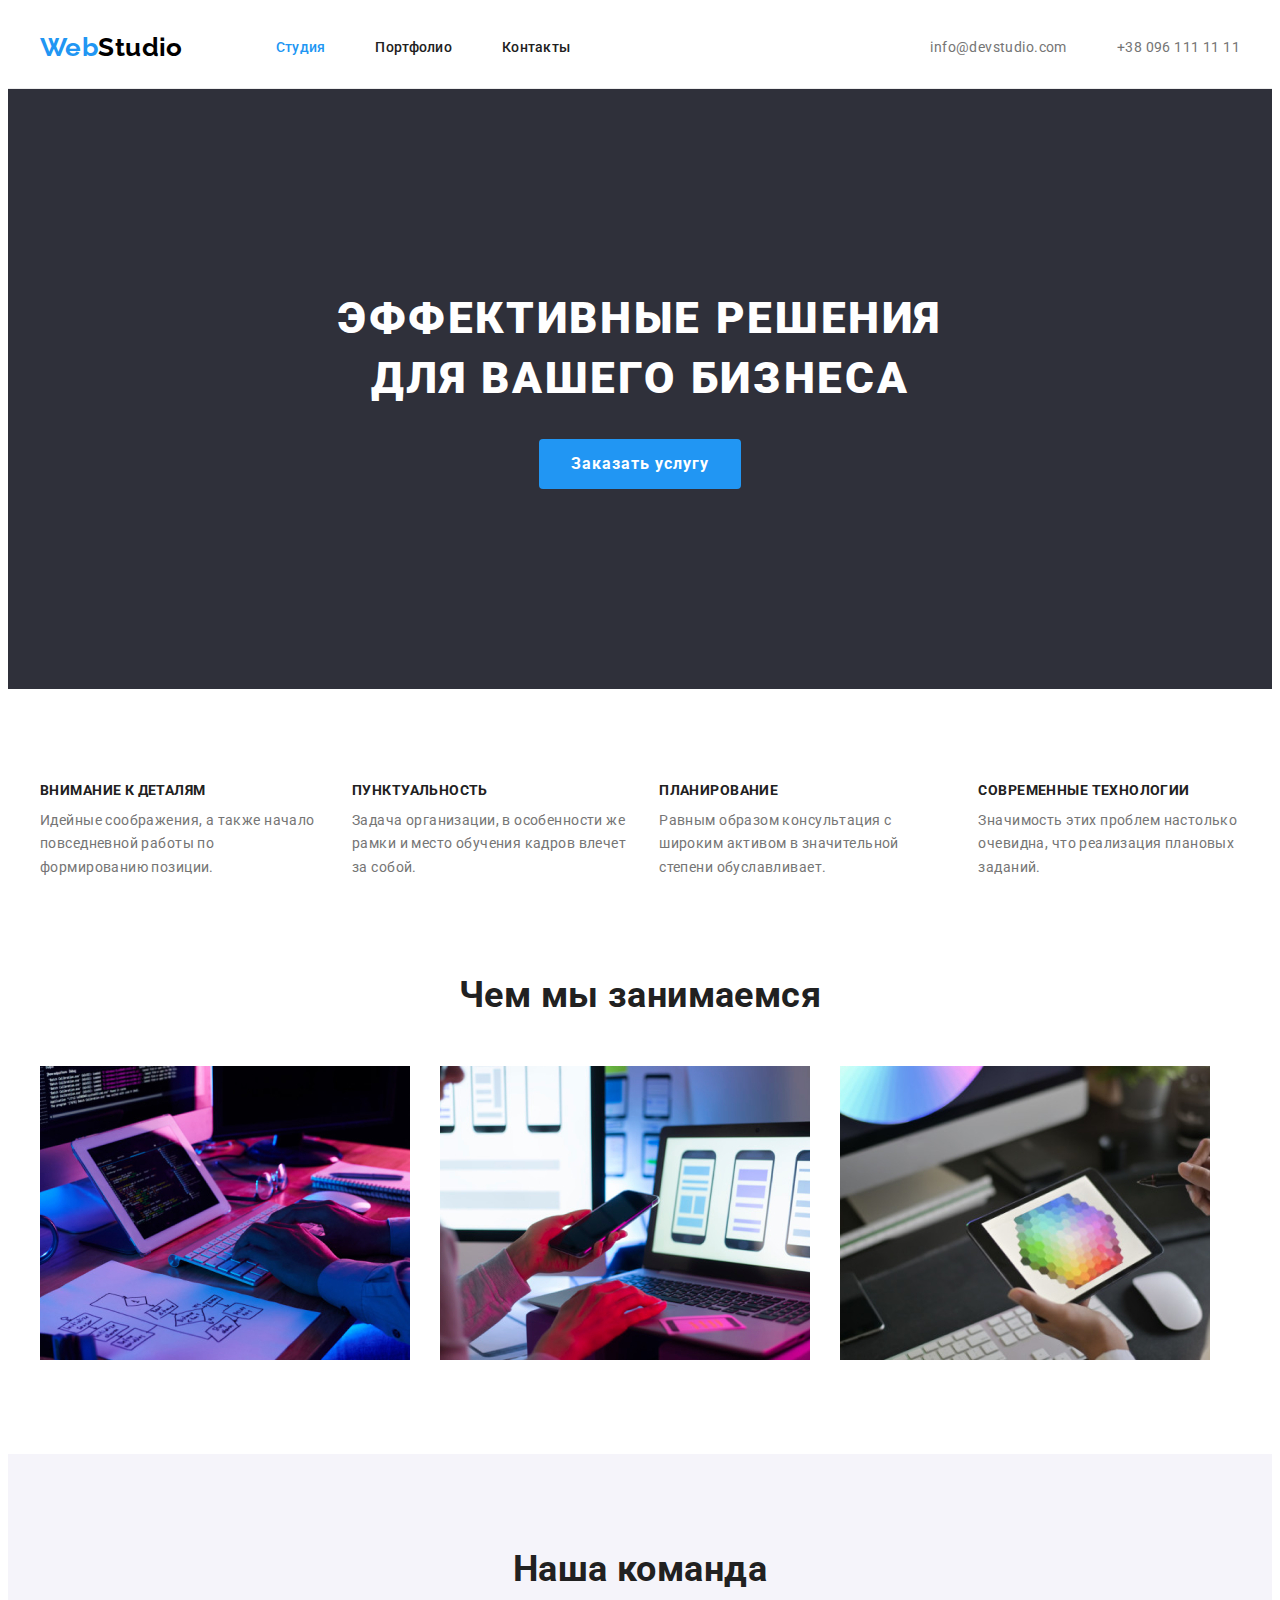
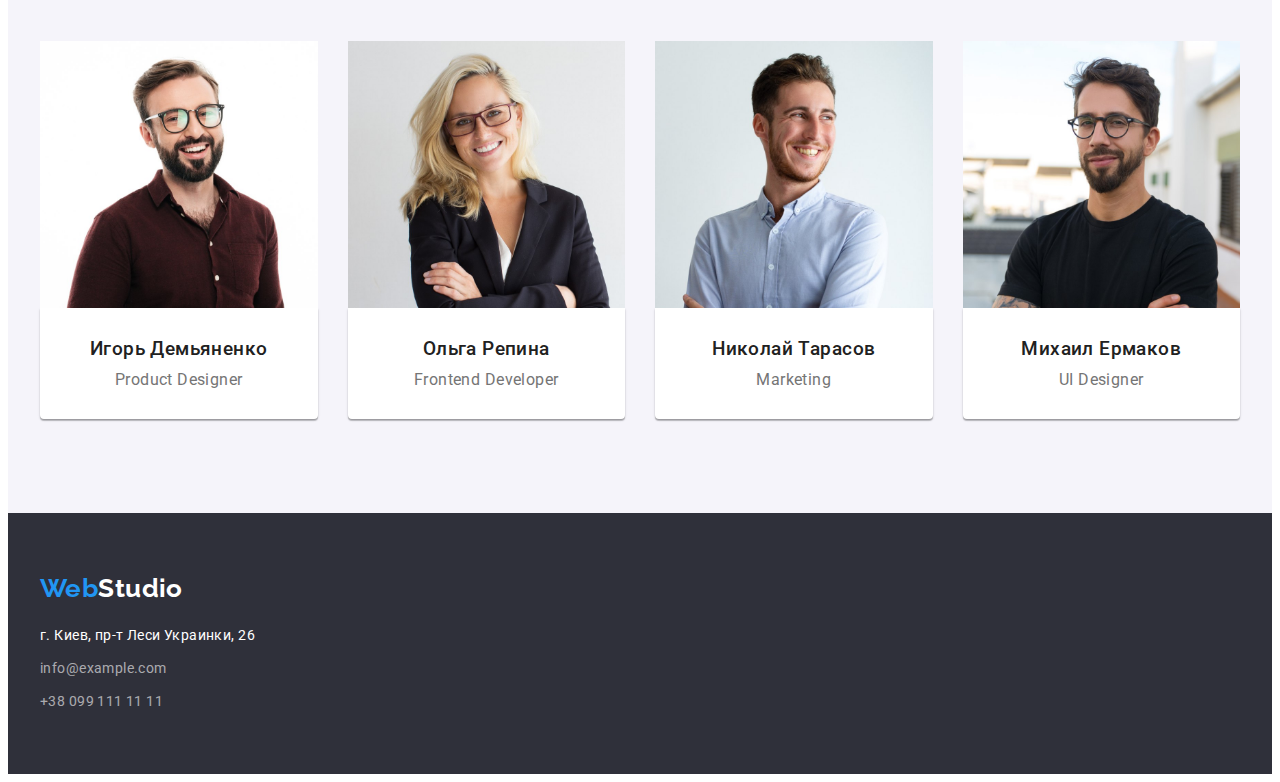
==== index.html @ 22b2ff81 "завантаження попередньої роботи" ====
<!DOCTYPE html>
<html lang="ru">

<head>
    <meta charset="UTF-8">
    <meta http-equiv="X-UA-Compatible" content="IE=edge">
    <meta name="viewport" content="width=device-width, initial-scale=1.0">
    <title>Document</title>
    <link rel="preconnect" href="https://fonts.googleapis.com">
    <link rel="preconnect" href="https://fonts.gstatic.com" crossorigin>
    <link
        href="https://fonts.googleapis.com/css2?family=Raleway:wght@700&family=Roboto:wght@400;500;700;900&display=swap"
        rel="stylesheet">
    <link rel="stylesheet" href="https://cdnjs.cloudflare.com/ajax/libs/modern-normalize/1.1.0/modern-normalize.min.css"
        integrity="sha512-wpPYUAdjBVSE4KJnH1VR1HeZfpl1ub8YT/NKx4PuQ5NmX2tKuGu6U/JRp5y+Y8XG2tV+wKQpNHVUX03MfMFn9Q=="
        crossorigin="anonymous" referrerpolicy="no-referrer" />
    <link rel="stylesheet" href="./css/styles.css">
</head>

<body>
    <header class="header">
        <div class="container">
            <nav class="nav">
                <a class="logo" href="./"><span class="logo-blue-text">Web</span>Studio</a>
                <ul class="nav-list">
                    <li class="nav-item">
                        <a class="nav-link nav-link-active" href="./index.html">Студия</a>
                    </li>
                    <li class="nav-item">
                        <a class="nav-link" href="./portfolio.html">Портфолио</a>
                    </li>
                    <li class="nav-item">
                        <a class="nav-link" href="">Контакты</a>
                    </li>
                </ul>
            </nav>
            <ul class="contacts-list">
                <li class="contacts-item">
                    <a class="contacts-link" href="mailto:info@devstudio.com">info@devstudio.com</a>
                </li>
                <li class="contacts-item">
                    <a class="contacts-link" href="tel:+380961111111">+38 096 111 11 11</a>
                </li>
            </ul>
        </div>
    </header>
    <main>
        <section class="hero">
            <div class="container">
                <h1 class="hero-title">Эффективные решения<br> для вашего бизнеса</h1>
                <button class="hero-button" type="button">Заказать услугу</button>
            </div>
        </section>
        <section class="section">
            <div class="container">
                <h2 class="invisible-title">Особенности</h2>
                <ul class="feature">
                    <li class="feature-item">
                        <h3 class="feature-title">Внимание к деталям</h3>
                        <p class="feature-text">Идейные соображения, а также начало повседневной работы по формированию
                            позиции.</p>
                    </li>
                    <li class="feature-item">
                        <h3 class="feature-title">Пунктуальность</h3>
                        <p class="feature-text">Задача организации, в особенности же рамки и место обучения кадров
                            влечет за собой.</p>
                    </li>
                    <li class="feature-item">
                        <h3 class="feature-title">Планирование</h3>
                        <p class="feature-text">Равным образом консультация с широким активом в значительной степени
                            обуславливает.</p>
                    </li>
                    <li class="feature-item">
                        <h3 class="feature-title">Современные технологии</h3>
                        <p class="feature-text">Значимость этих проблем настолько очевидна, что реализация плановых
                            заданий.</p>
                    </li>
                </ul>
            </div>
        </section>
        <section class="section no-pading-top">
            <div class="container">
                <h2 class="career-title">Чем мы занимаемся</h2>
                <ul class="career">
                    <li class="career-item"><img src="./images/photo_1.jpg" class="career-img" alt="набор кода"
                            width="370"></li>
                    <li class="career-item"><img src="./images/photo_2.jpg" class="career-img"
                            alt="настройка дизайна для телефона" width="370"></li>
                    <li class="career-item"><img src="./images/photo_3.jpg" class="career-img"
                            alt="вибор цветов с палитри" width="370"></li>
                </ul>
            </div>
        </section>
        <section class="section team">
            <div class="container">
                <h2 class="comand-title">Наша команда</h2>
                <ul class="comand">
                    <li class="comand-item">

                        <img src="./images/team_card_1.jpg" class="comand-foto" alt="портрет Игоря Демьяненка"
                            width="270">
                        <div class="comand-text">
                            <h3 class="comand-name">Игорь Демьяненко</h3>
                            <p class="comand-work">Product Designer</p>
                        </div>

                    </li>
                    <li class="comand-item">
                        <img src="./images/team_card_2.jpg" class="comand-foto" alt="портрет Ольги Репиной" width="270">
                        <div class="comand-text">
                            <h3 class="comand-name">Ольга Репина</h3>
                            <p class="comand-work">Frontend Developer</p>
                        </div>
                    </li>
                    <li class="comand-item">
                        <img src="./images/team_card_3.jpg" class="comand-foto" alt="портрет Николая Тарасовa"
                            width="270">
                        <div class="comand-text">
                            <h3 class="comand-name">Николай Тарасов</h3>
                            <p class="comand-work">Marketing</p>
                        </div>
                    </li>
                    <li class="comand-item">
                        <img src="./images/team_card_4.jpg" class="comand-foto" alt="портрет Михаила Ермакова"
                            width="270">
                        <div class="comand-text">
                            <h3 class="comand-name">Михаил Ермаков</h3>
                            <p class="comand-work">UI Designer</p>
                        </div>
                    </li>
                </ul>
            </div>
        </section>
    </main>
    <footer class="low">
        <div class="container">
            <a class="logo low-logo" href="./"><span class="logo-blue-text">Web</span>Studio</a>
            <address>
                <ul class="address-list">
                    <li class="address-item">
                        <p class="address-text">г. Киев, пр-т Леси Украинки, 26</p>
                    </li>
                    <li class="address-item">
                        <a class="address-links" href="mailto:info@example.com">info@example.com</a>
                    </li>
                    <li class="address-item">
                        <a class="address-links" href="tel:+380991111111">+38 099 111 11 11</a>
                    </li>
                </ul>
            </address>
        </div>
    </footer>

</body>

</html>
---- css/styles.css ----
:root {
  --primary-text-color: #757575;
  --title-text-color: #212121;
  --accent-color: #2196f3;
  --fon-color: #ffffff;
  --interval-box: 30px;
}

body {
  font-family: "Roboto", sans-serif;
  font-size: 14px;
  line-height: 1.71;
  letter-spacing: 0.03em;

  background-color: var(--fon-color);
  color: var(--primary-text-color);
}

h1,
h2,
h3,
p,
ul {
  margin: 0;
}
ul {
  list-style: none;
  padding: 0;
}
a {
  text-decoration: none;
  color: inherit;
}
.container {
  padding-left: 15px;
  padding-right: 15px;

  width: 1200px;
  margin: 0 auto;
}

/* header */
.header {
  display: flex;
  border-bottom: 1px solid #ececec;
  height: 80px;
}
.header > .container {
  display: flex;
  align-items: center;
  justify-content: space-between;
}
.nav {
  display: flex;
  align-items: center;
}
.logo {
  font-family: "Raleway", sans-serif;
  font-size: 26px;
  line-height: 1.2;
  font-weight: 700;

  color: #000000;
  margin-right: 93px;
}
.logo-blue-text {
  color: var(--accent-color);
}
.nav-list,
.contacts-list,
.feature,
.career,
.comand,
.works-list-button,
.works-list {
  display: flex;
}
.nav-link,
.contacts-link {
  display: block;
  padding: 20px 0;
}
.nav-link {
  color: var(--title-text-color);
  font-weight: 500;
  letter-spacing: 0.02em;
  line-height: 1.14;
}
.nav-link-active {
  color: var(--accent-color);
}
.nav-item,
.contacts-item {
  margin-right: 50px;
}
.nav-list > .nav-item:last-child,
.contacts-list > .contacts-item:last-child {
  margin-right: 0;
}
.contacts-link {
  color: var(--primary-text-color);
}
.nav-link:active,
.nav-link:hover,
.nav-link:focus,
.contacts-link:hover,
.contacts-link:focus {
  color: var(--accent-color);
}

/* main */
.hero {
  padding-top: 200px;
  padding-bottom: 200px;
  background-color: #2f303a;
  text-align: center;
}

.hero-title {
  font-weight: 900;
  font-size: 44px;
  line-height: 1.36;
  text-align: center;
  letter-spacing: 0.06em;
  text-transform: uppercase;
  color: var(--fon-color);
  margin-bottom: var(--interval-box);
}

.hero-button {
  font-family: inherit;
  font-weight: 700;
  font-size: 16px;
  line-height: 1.87;
  /* identical to box height, or 187% */
  letter-spacing: 0.06em;

  color: var(--fon-color);

  background-color: var(--accent-color);
  cursor: pointer;
  padding: 10px 32px;
  border-radius: 4px;
  border: none;
}
.hero-button:focus,
.hero-button:hover {
  color: var(--accent-color);
  background-color: var(--fon-color);
}
/* особливості */
.section {
  padding-top: 94px;
  padding-bottom: 94px;
}

.invisible-title {
  font-size: 0;
}

.feature-item:not(:last-child),
.career-item:not(:last-child),
.comand-item:not(:last-child) {
  margin-right: var(--interval-box);
}
.feature-title {
  font-weight: 700;
  font-size: 14px;
  line-height: 1.14;
  text-transform: uppercase;
  margin-bottom: 10px;

  color: var(--title-text-color);
}

/* чим займаємося */
.no-pading-top {
  padding-top: 0;
}
.career-img,
.comand-foto,
.work-img {
  width: 100%;
  height: auto;
  display: block;
}
.comand-title,
.career-title {
  margin-bottom: 50px;
  font-weight: 700;
  font-size: 36px;
  line-height: 1.17;
  text-align: center;

  color: var(--title-text-color);
}

/* Наша команда */

.team {
  background-color: #f5f4fa;
}
/* .comand-item {
} */
.comand-text {
  font-size: 16px;
  line-height: 1.19;
  padding: 30px 0;
  background-color: var(--fon-color);
  text-align: center;
  border-radius: 0px 0px 4px 4px;
  box-shadow: 0px 1px 3px rgba(0, 0, 0, 0.12), 0px 1px 1px rgba(0, 0, 0, 0.14),
    0px 2px 1px rgba(0, 0, 0, 0.2);
}

.comand-name {
  font-weight: 500;
  margin-bottom: 10px;
  color: var(--title-text-color);
}

/* footer */
.low {
  background-color: #2f303a;
  padding-bottom: 60px;
  padding-top: 60px;
}
.low-logo {
  display: inline-block;
  margin-right: 0;
  margin-bottom: 20px;
  color: var(--fon-color);
}
.address-list {
  font-style: normal;
}
.address-text {
  color: var(--fon-color);
}

.address-links {
  color: rgba(255, 255, 255, 0.6);
}
.address-item:not(:last-child) {
  margin-bottom: 9px;
}
/* portfolio */
.works-list-button {
  margin-bottom: 50px;
  justify-content: center;
}
.works-button-item:not(:last-child) {
  margin-right: 8px;
}
.works-button {
  font-family: inherit;
  font-weight: 500;
  font-size: 16px;
  line-height: 1.62em;
  color: var(--title-text-color);
  background-color: #f5f4fa;
  cursor: pointer;
  padding: 6px 22px;
  border-radius: 4px;
  letter-spacing: 0.03em;
  border: none;
}

.works-button:focus,
.works-button:hover {
  color: var(--fon-color);
  background-color: var(--accent-color);
  box-shadow: 0px 3px 1px rgba(0, 0, 0, 0.1), 0px 1px 2px rgba(0, 0, 0, 0.08),
    0px 2px 2px rgba(0, 0, 0, 0.12);
}
.works-list {
  flex-wrap: wrap;
}

.works-item {
  margin-left: var(--interval-box);
  margin-top: var(--interval-box);
}
.work-text-box {
  border: 1px solid #eeeeee;
  box-sizing: border-box;
  padding: 20px 24px;
}
.works-item:nth-child(3n + 1) {
  margin-left: 0;
}
.works-item:not(:nth-child(n + 4)) {
  margin-top: 0;
}

.work-box-title {
  font-weight: 700;
  font-size: 18px;
  line-height: 2em;
  letter-spacing: 0.06em;
  color: var(--title-text-color);
  margin-bottom: 4px;
}
.work-text {
  font-size: 16px;
  line-height: 1.87em;
  letter-spacing: 0.03em;
  color: inherit;
}
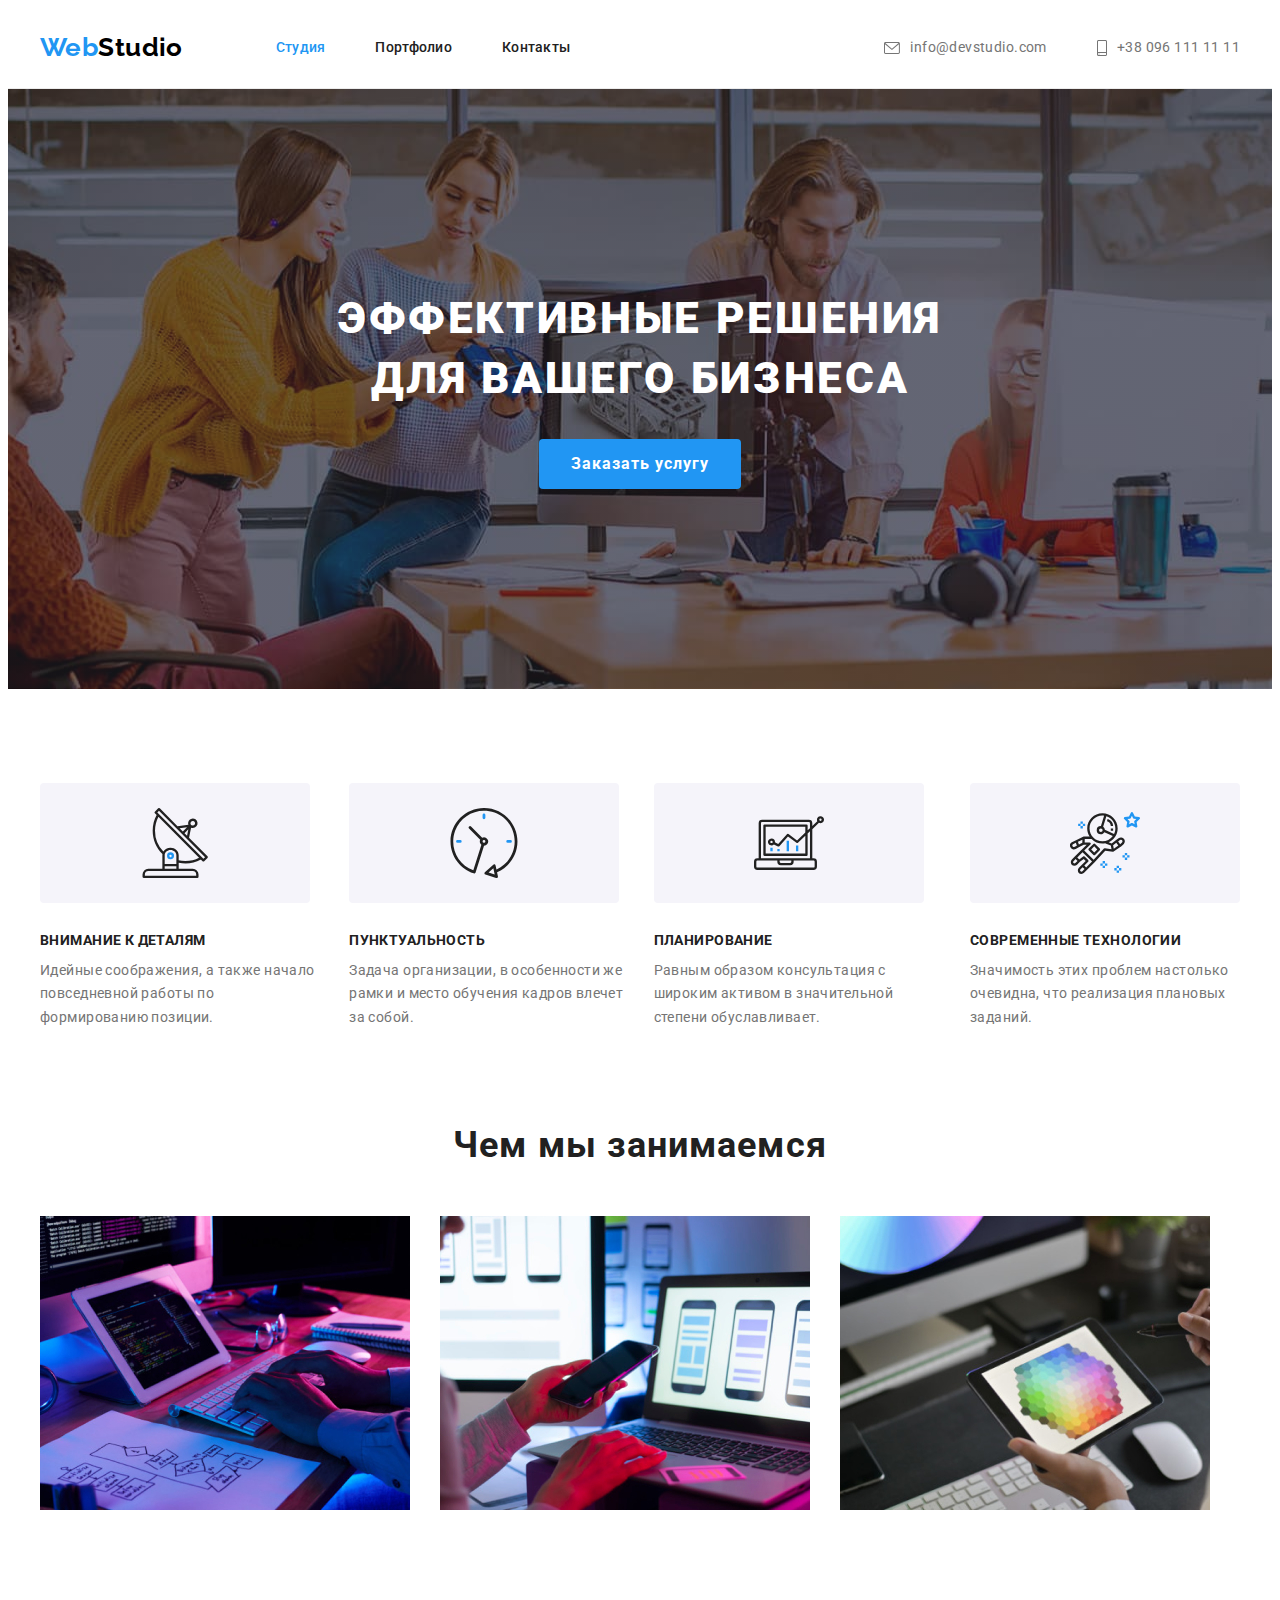
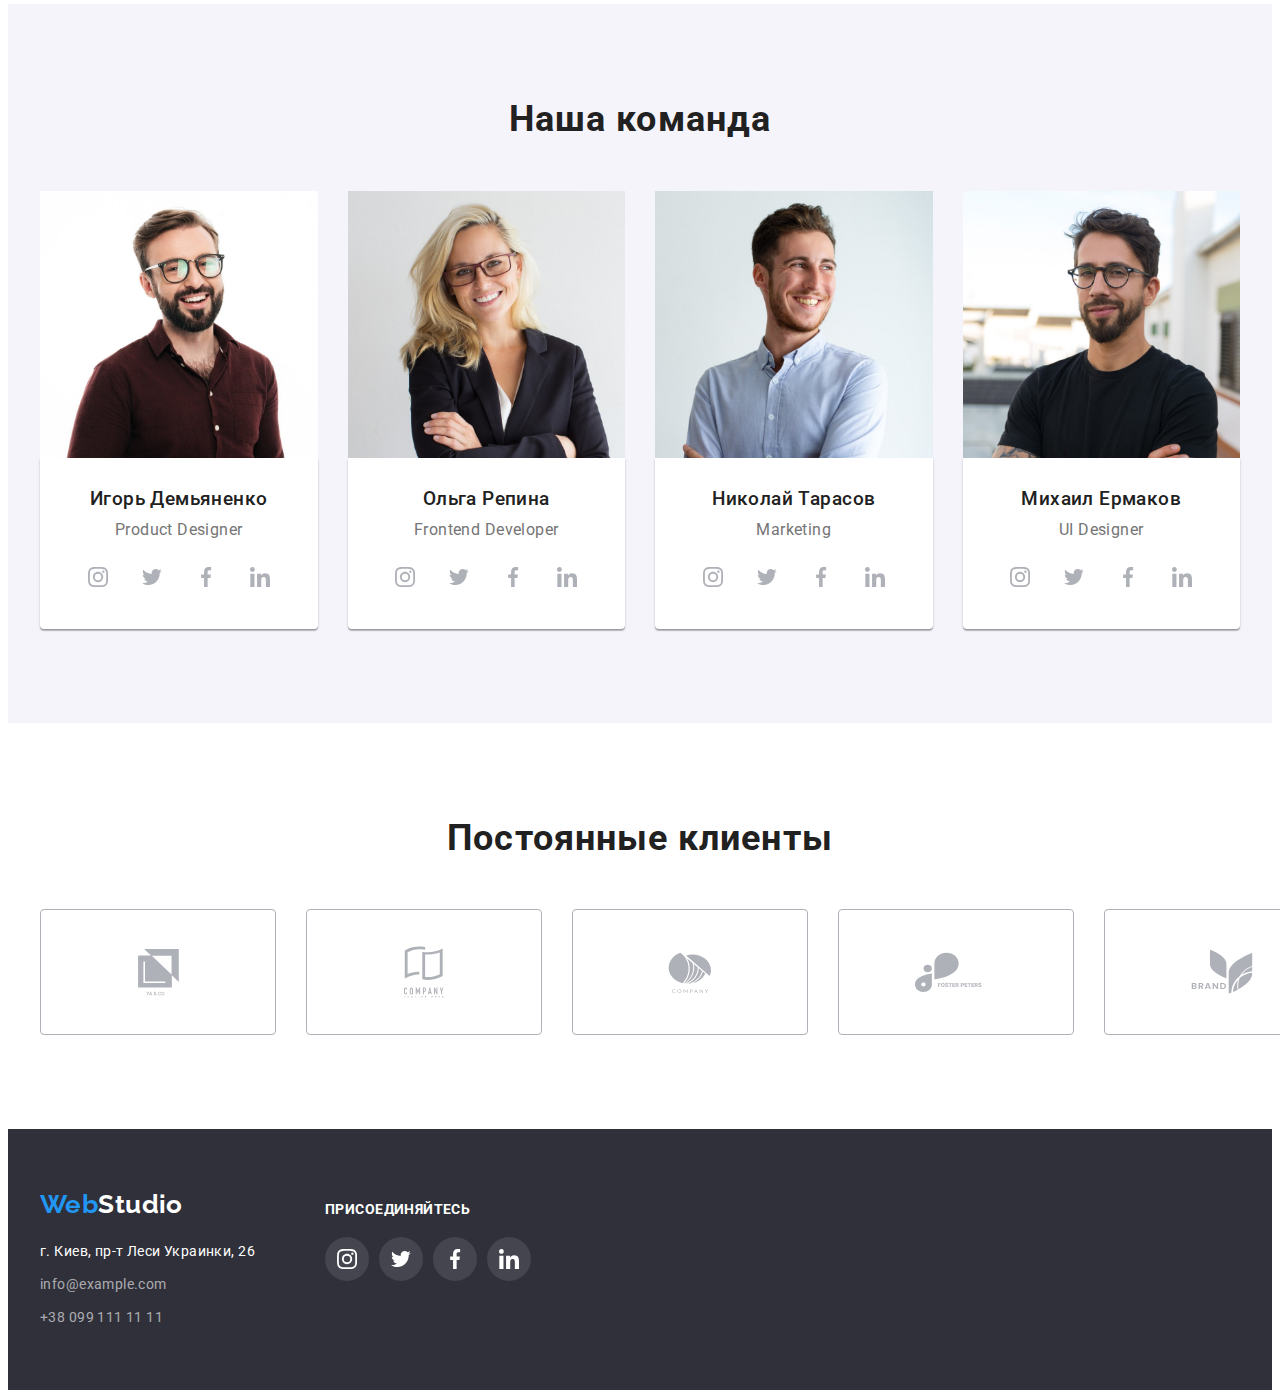
==== commit a746b66e: "закінчений проект" ====
--- a/index.html
+++ b/index.html
@@ -36,10 +36,18 @@
             </nav>
             <ul class="contacts-list">
                 <li class="contacts-item">
-                    <a class="contacts-link" href="mailto:info@devstudio.com">info@devstudio.com</a>
+                    <a class="contacts-link" href="mailto:info@devstudio.com">
+                        <svg class="contacts-icon" height="16px" width="16px">
+                        <use href="../images/icons.svg#icon-mail "></use>
+                    </svg>
+                    info@devstudio.com </a>
                 </li>
                 <li class="contacts-item">
-                    <a class="contacts-link" href="tel:+380961111111">+38 096 111 11 11</a>
+                    <a class="contacts-link" href="tel:+380961111111">
+                        <svg class="contacts-icon" height="16px" width="10px">
+                        <use href="../images/icons.svg#icon-smartphone "></use>
+                    </svg>
+                    +38 096 111 11 11</a>
                 </li>
             </ul>
         </div>
@@ -56,21 +64,41 @@
                 <h2 class="invisible-title">Особенности</h2>
                 <ul class="feature">
                     <li class="feature-item">
+                        <div class="feature-box">
+                        <svg class="feature-icon">
+                            <use href="../images/icons.svg#icon-antenna "></use>
+                        </svg>
+                    </div>
                         <h3 class="feature-title">Внимание к деталям</h3>
                         <p class="feature-text">Идейные соображения, а также начало повседневной работы по формированию
                             позиции.</p>
                     </li>
                     <li class="feature-item">
+                        <div class="feature-box">
+                        <svg class="feature-icon">
+                            <use href="../images/icons.svg#icon-clock "></use>
+                        </svg>
+                    </div>
                         <h3 class="feature-title">Пунктуальность</h3>
                         <p class="feature-text">Задача организации, в особенности же рамки и место обучения кадров
                             влечет за собой.</p>
                     </li>
                     <li class="feature-item">
+                        <div class="feature-box">
+                        <svg class="feature-icon">
+                            <use href="../images/icons.svg#icon-diagram "></use>
+                        </svg>
+                    </div>
                         <h3 class="feature-title">Планирование</h3>
                         <p class="feature-text">Равным образом консультация с широким активом в значительной степени
                             обуславливает.</p>
                     </li>
                     <li class="feature-item">
+                        <div class="feature-box">
+                        <svg class="feature-icon">
+                            <use href="../images/icons.svg#icon-astronaut "></use>
+                        </svg>
+                    </div>
                         <h3 class="feature-title">Современные технологии</h3>
                         <p class="feature-text">Значимость этих проблем настолько очевидна, что реализация плановых
                             заданий.</p>
@@ -102,6 +130,21 @@
                         <div class="comand-text">
                             <h3 class="comand-name">Игорь Демьяненко</h3>
                             <p class="comand-work">Product Designer</p>
+                        <ul class="social-networks-list">
+                            <li class="social-networks-item"><a href="" class="social-networks-link"> <svg class="social-networks-icon">
+                                        <use href="../images/icons.svg#icon-instagram "></use>
+                                    </svg>
+                                </a></li>
+                            <li class="social-networks-item"><a href="" class="social-networks-link"> <svg class="social-networks-icon">
+                                        <use href="../images/icons.svg#icon-tvitter "></use>
+                                    </svg></a></li>
+                            <li class="social-networks-item"><a href="" class="social-networks-link"> <svg class="social-networks-icon">
+                                        <use href="../images/icons.svg#icon-facebook "></use>
+                                    </svg></a></li>
+                            <li class="social-networks-item"><a href="" class="social-networks-link"> <svg class="social-networks-icon">
+                                        <use href="../images/icons.svg#icon-linkedin "></use>
+                                    </svg></a></li>
+                        </ul>
                         </div>
 
                     </li>
@@ -110,7 +153,22 @@
                         <div class="comand-text">
                             <h3 class="comand-name">Ольга Репина</h3>
                             <p class="comand-work">Frontend Developer</p>
-                        </div>
+                        <ul class="social-networks-list">
+                            <li class="social-networks-item"><a href="" class="social-networks-link"> <svg class="social-networks-icon">
+                                        <use href="../images/icons.svg#icon-instagram "></use>
+                                    </svg>
+                                </a></li>
+                            <li class="social-networks-item"><a href="" class="social-networks-link"> <svg class="social-networks-icon">
+                                        <use href="../images/icons.svg#icon-tvitter "></use>
+                                    </svg></a></li>
+                            <li class="social-networks-item"><a href="" class="social-networks-link"> <svg class="social-networks-icon">
+                                        <use href="../images/icons.svg#icon-facebook "></use>
+                                    </svg></a></li>
+                            <li class="social-networks-item"><a href="" class="social-networks-link"> <svg class="social-networks-icon">
+                                        <use href="../images/icons.svg#icon-linkedin "></use>
+                                    </svg></a></li>
+                        </ul>
+                    </div>
                     </li>
                     <li class="comand-item">
                         <img src="./images/team_card_3.jpg" class="comand-foto" alt="портрет Николая Тарасовa"
@@ -118,7 +176,22 @@
                         <div class="comand-text">
                             <h3 class="comand-name">Николай Тарасов</h3>
                             <p class="comand-work">Marketing</p>
-                        </div>
+                        <ul class="social-networks-list">
+                            <li class="social-networks-item"><a href="" class="social-networks-link"> <svg class="social-networks-icon">
+                                        <use href="../images/icons.svg#icon-instagram "></use>
+                                    </svg>
+                                </a></li>
+                            <li class="social-networks-item"><a href="" class="social-networks-link"> <svg class="social-networks-icon">
+                                        <use href="../images/icons.svg#icon-tvitter "></use>
+                                    </svg></a></li>
+                            <li class="social-networks-item"><a href="" class="social-networks-link"> <svg class="social-networks-icon">
+                                        <use href="../images/icons.svg#icon-facebook "></use>
+                                    </svg></a></li>
+                            <li class="social-networks-item"><a href="" class="social-networks-link"> <svg class="social-networks-icon">
+                                        <use href="../images/icons.svg#icon-linkedin "></use>
+                                    </svg></a></li>
+                        </ul>
+                    </div>
                     </li>
                     <li class="comand-item">
                         <img src="./images/team_card_4.jpg" class="comand-foto" alt="портрет Михаила Ермакова"
@@ -126,14 +199,81 @@
                         <div class="comand-text">
                             <h3 class="comand-name">Михаил Ермаков</h3>
                             <p class="comand-work">UI Designer</p>
-                        </div>
+                        <ul class="social-networks-list">
+                            <li class="social-networks-item"><a href="" class="social-networks-link"> <svg class="social-networks-icon">
+                                        <use href="../images/icons.svg#icon-instagram "></use>
+                                    </svg>
+                                </a></li>
+                            <li class="social-networks-item"><a href="" class="social-networks-link"> <svg class="social-networks-icon">
+                                        <use href="../images/icons.svg#icon-tvitter "></use>
+                                    </svg></a></li>
+                            <li class="social-networks-item">
+                                <a href="" class="social-networks-link"> 
+                                    <svg class="social-networks-icon">
+                                        <use href="../images/icons.svg#icon-facebook "></use>
+                                    </svg></a></li>
+                            <li class="social-networks-item"><a href="" class="social-networks-link"> <svg class="social-networks-icon">
+                                        <use href="../images/icons.svg#icon-linkedin "></use>
+                                    </svg></a></li>
+                        </ul>
+                    </div>
+                    </li>
+                </ul>
+            </div>
+        </section>
+        <section class="section">
+            <div class="container">
+                <h2 class="client-title">Постоянные клиенты</h2>
+                <ul class="client">
+                    <li class="client-item" >
+                        <a href="" class="client-link" >
+                            <svg class="client-icon" width="41px" height="46.7px">
+                                <use href="../images/icons.svg#icon-client1"></use>
+                            </svg>
+                        </a>
+                    </li>
+                    <li class="client-item" >
+                        <a href="" class="client-link" >
+                            <svg class="client-icon" width="40px" height="52px">
+                                <use href="../images/icons.svg#icon-client2"></use>
+                            </svg>
+                        </a>
+                    </li>
+                    <li class="client-item" >
+                        <a href="" class="client-link" >
+                            <svg class="client-icon" width="43.46px" height="41.18px">
+                                <use href="../images/icons.svg#icon-client3"></use>
+                            </svg>
+                        </a>
+                    </li>
+                    <li class="client-item" >
+                        <a href="" class="client-link" >
+                            <svg class="client-icon" width="84.44px" height="40.62px">
+                                <use href="../images/icons.svg#icon-client4"></use>
+                            </svg>
+                        </a>
+                    </li>
+                    <li class="client-item" >
+                        <a href="" class="client-link" >
+                            <svg class="client-icon" width="62.54px" height="45.43px">
+                                <use href="../images/icons.svg#icon-client5"></use>
+                            </svg>
+                        </a>
+                    </li>
+                    <li class="client-item" >
+                        <a href="" class="client-link" >
+                            <svg class="client-icon" width="93.79px" height="43.93px">
+                                <use href="../images/icons.svg#icon-client6"></use>
+                            </svg>
+                        </a>
                     </li>
                 </ul>
             </div>
         </section>
     </main>
     <footer class="low">
-        <div class="container">
+        <div class="container low-container">
+            <div>
             <a class="logo low-logo" href="./"><span class="logo-blue-text">Web</span>Studio</a>
             <address>
                 <ul class="address-list">
@@ -149,6 +289,25 @@
                 </ul>
             </address>
         </div>
+        <div class="social-networks-box">
+            <p class="social-networks-text">присоединяйтесь</p>
+            <ul class="social-networks-list">
+                <li class="social-networks-item"><a href="" class="social-networks-link"> <svg class="social-networks-icon" >
+                    <use href="../images/icons.svg#icon-instagram "></use>
+                </svg>
+                </a></li>
+                <li class="social-networks-item"><a href="" class="social-networks-link"> <svg class="social-networks-icon" >
+                    <use href="../images/icons.svg#icon-tvitter "></use>
+                </svg></a></li>
+                <li class="social-networks-item"><a href="" class="social-networks-link"> <svg class="social-networks-icon" >
+                    <use href="../images/icons.svg#icon-facebook "></use>
+                </svg></a></li>
+                <li class="social-networks-item"><a href="" class="social-networks-link"> <svg class="social-networks-icon" >
+                    <use href="../images/icons.svg#icon-linkedin "></use>
+                </svg></a></li>
+            </ul>
+        </div>
+        </div>
     </footer>
 
 </body>
--- a/css/styles.css
+++ b/css/styles.css
@@ -77,7 +77,6 @@
 }
 .nav-link,
 .contacts-link {
-  display: block;
   padding: 20px 0;
 }
 .nav-link {
@@ -89,31 +88,46 @@
 .nav-link-active {
   color: var(--accent-color);
 }
-.nav-item,
-.contacts-item {
+.nav-item:not(:last-child),
+.contacts-item:not(:last-child) {
   margin-right: 50px;
 }
-.nav-list > .nav-item:last-child,
-.contacts-list > .contacts-item:last-child {
-  margin-right: 0;
-}
+
 .contacts-link {
+  display: flex;
+  align-items: center;
   color: var(--primary-text-color);
-}
-.nav-link:active,
+  fill: var(--primary-text-color);
+}
+.contacts-icon {
+  margin-right: 10px;
+}
+
 .nav-link:hover,
 .nav-link:focus,
 .contacts-link:hover,
 .contacts-link:focus {
   color: var(--accent-color);
+  fill: var(--accent-color);
 }
 
 /* main */
 .hero {
   padding-top: 200px;
   padding-bottom: 200px;
+
+  text-align: center;
   background-color: #2f303a;
-  text-align: center;
+  background-image: linear-gradient(
+      to right,
+      rgba(47, 48, 58, 0.4),
+      rgba(47, 48, 58, 0.4)
+    ),
+    url("../images/fon.jpg");
+
+  background-repeat: no-repeat;
+  background-size: cover;
+  background-position: center;
 }
 
 .hero-title {
@@ -158,9 +172,24 @@
   font-size: 0;
 }
 
+.feature-box {
+  display: flex;
+  justify-content: center;
+  align-items: center;
+  height: 120px;
+  width: 270px;
+  border-radius: 4px;
+  margin-bottom: var(--interval-box);
+  background: #f5f4fa;
+}
+.feature-icon {
+  height: 70px;
+  width: 70px;
+}
 .feature-item:not(:last-child),
 .career-item:not(:last-child),
-.comand-item:not(:last-child) {
+.comand-item:not(:last-child),
+.client-item:not(:last-child) {
   margin-right: var(--interval-box);
 }
 .feature-title {
@@ -185,11 +214,13 @@
   display: block;
 }
 .comand-title,
-.career-title {
+.career-title,
+.client-title {
   margin-bottom: 50px;
   font-weight: 700;
   font-size: 36px;
   line-height: 1.17;
+  letter-spacing: 0.03em;
   text-align: center;
 
   color: var(--title-text-color);
@@ -211,6 +242,7 @@
   border-radius: 0px 0px 4px 4px;
   box-shadow: 0px 1px 3px rgba(0, 0, 0, 0.12), 0px 1px 1px rgba(0, 0, 0, 0.14),
     0px 2px 1px rgba(0, 0, 0, 0.2);
+  fill: #afb1b8;
 }
 
 .comand-name {
@@ -218,13 +250,68 @@
   margin-bottom: 10px;
   color: var(--title-text-color);
 }
-
+.comand-work {
+  margin-bottom: 16px;
+}
+.social-networks-list {
+  display: flex;
+  justify-content: center;
+}
+.social-networks-item:not(:last-child) {
+  margin-right: 10px;
+}
+.social-networks-link {
+  display: flex;
+  justify-content: center;
+  align-items: center;
+  height: 44px;
+  width: 44px;
+  border-radius: 50%;
+  background: rgba(255, 255, 255, 0.1);
+  text-align: center;
+}
+.social-networks-link:hover,
+.social-networks-link:focus {
+  background-color: var(--accent-color);
+  fill: var(--fon-color);
+}
+.social-networks-icon {
+  height: 20px;
+  width: 20px;
+  fill: inherit;
+}
+/* Постоянные клиенты */
+.client {
+  display: flex;
+}
+.client-link {
+  display: flex;
+  justify-content: center;
+  align-items: center;
+  width: 170px;
+  height: 92px;
+  display: flex;
+  fill: #afb1b8;
+  border: 1px solid #afb1b8;
+  border-radius: 4px;
+  padding: 16px 32px;
+}
+.client-icon {
+  fill: inherit;
+}
+.client-link:hover,
+.client-link:focus {
+  fill: var(--accent-color);
+}
 /* footer */
 .low {
   background-color: #2f303a;
   padding-bottom: 60px;
   padding-top: 60px;
 }
+.low-container {
+  display: flex;
+}
 .low-logo {
   display: inline-block;
   margin-right: 0;
@@ -241,8 +328,24 @@
 .address-links {
   color: rgba(255, 255, 255, 0.6);
 }
+.address-links:hover,
+.address-links:focus {
+  color: var(--accent-color);
+}
 .address-item:not(:last-child) {
   margin-bottom: 9px;
+}
+.social-networks-box {
+  padding-top: 12px;
+  padding-left: 70px;
+  fill: var(--fon-color);
+}
+.social-networks-text {
+  font-weight: 700;
+  line-height: 16px;
+  text-transform: uppercase;
+  color: var(--fon-color);
+  margin-bottom: 20px;
 }
 /* portfolio */
 .works-list-button {
@@ -281,9 +384,13 @@
   margin-left: var(--interval-box);
   margin-top: var(--interval-box);
 }
+.works-item:hover,
+.works-item:focus {
+  box-shadow: 0px 1px 1px rgba(0, 0, 0, 0.12), 0px 4px 4px rgba(0, 0, 0, 0.06),
+    1px 4px 6px rgba(0, 0, 0, 0.16);
+}
 .work-text-box {
   border: 1px solid #eeeeee;
-  box-sizing: border-box;
   padding: 20px 24px;
 }
 .works-item:nth-child(3n + 1) {
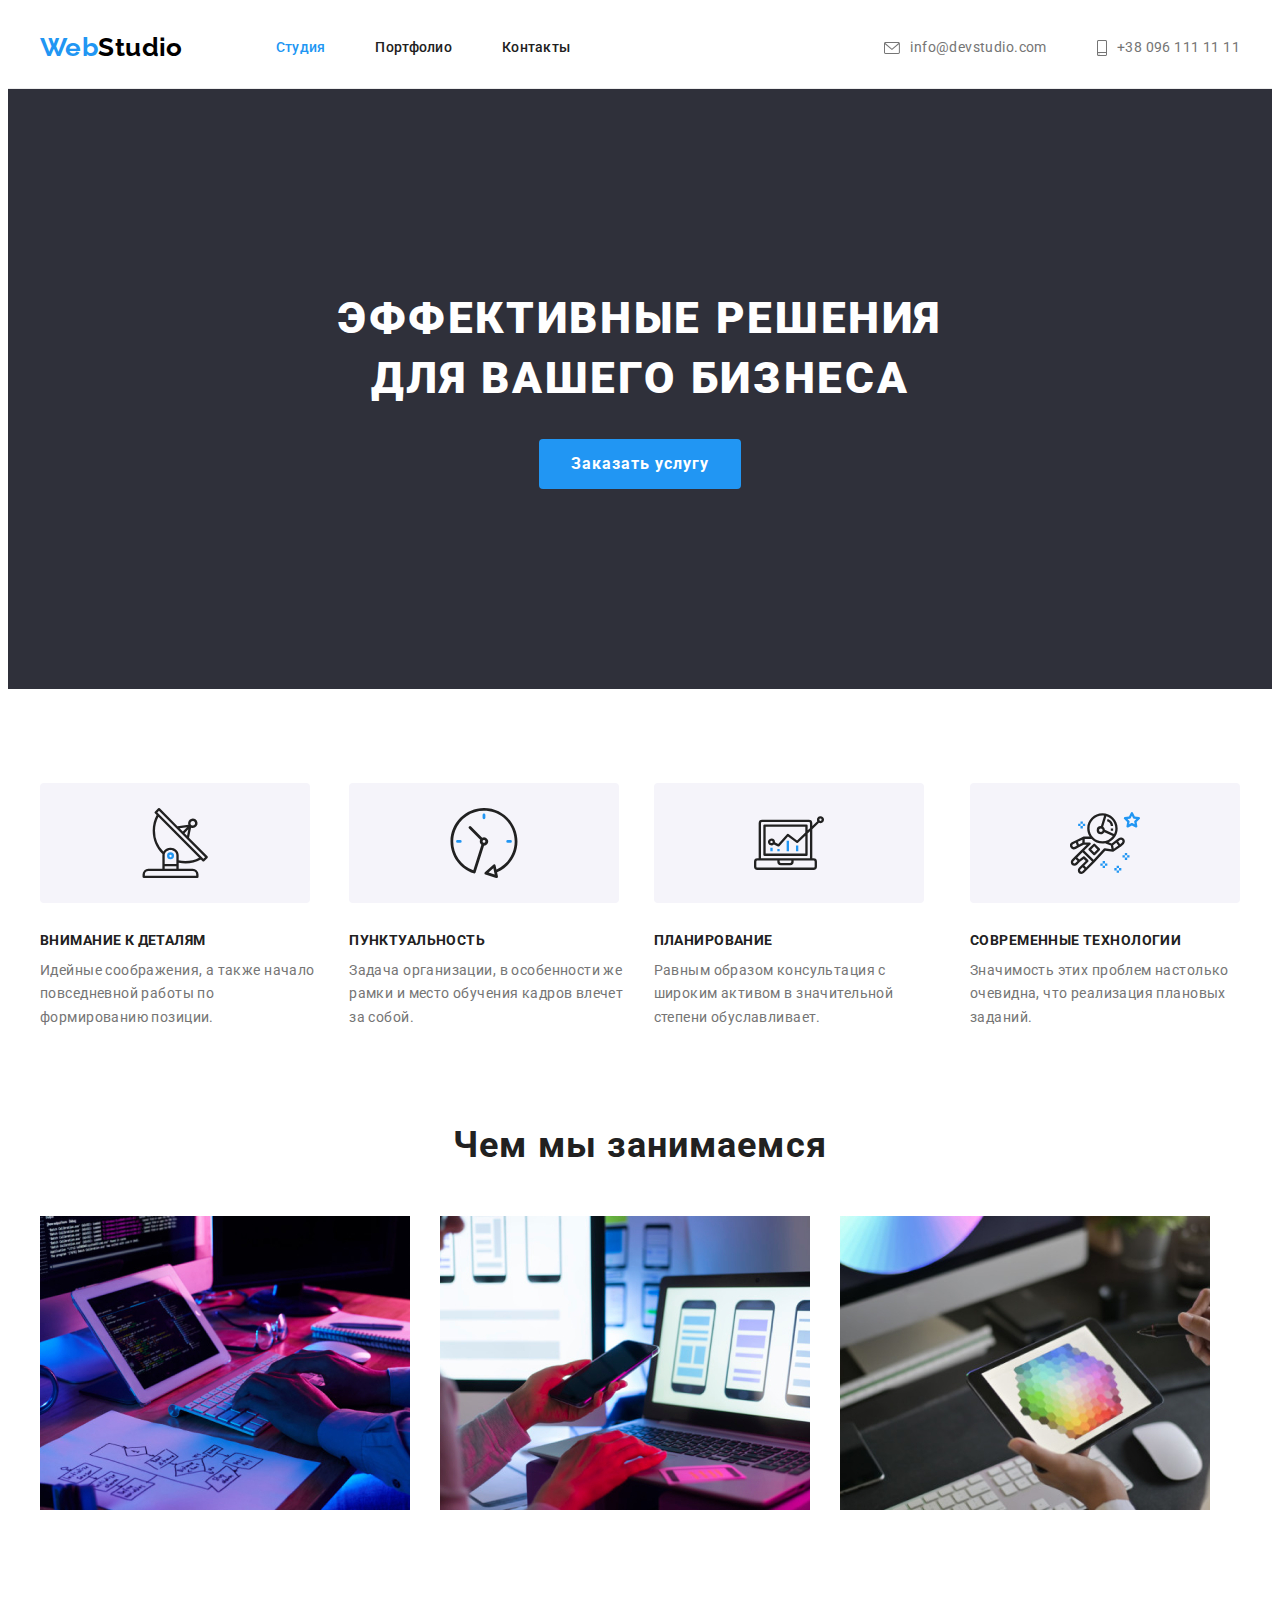
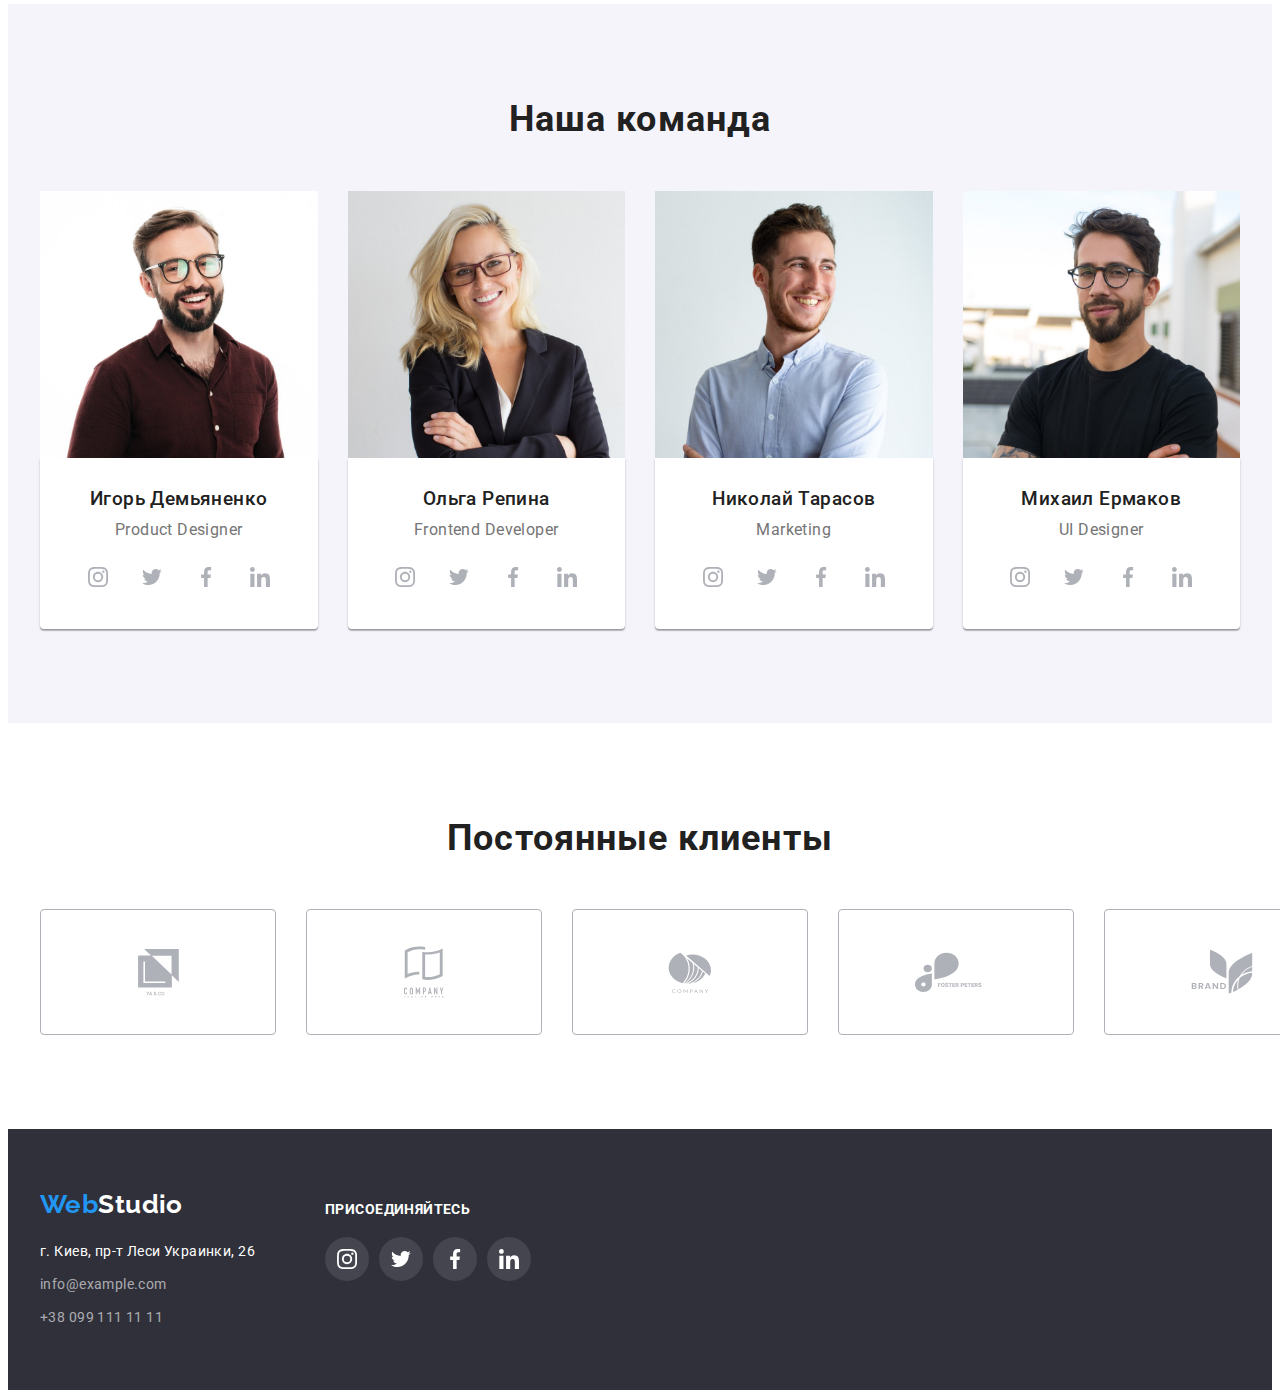
==== commit 61c9410d: "редагування посилань" ====
--- a/index.html
+++ b/index.html
@@ -38,14 +38,14 @@
                 <li class="contacts-item">
                     <a class="contacts-link" href="mailto:info@devstudio.com">
                         <svg class="contacts-icon" height="16px" width="16px">
-                        <use href="../images/icons.svg#icon-mail "></use>
+                        <use href="./images/icons.svg#icon-mail "></use>
                     </svg>
                     info@devstudio.com </a>
                 </li>
                 <li class="contacts-item">
                     <a class="contacts-link" href="tel:+380961111111">
                         <svg class="contacts-icon" height="16px" width="10px">
-                        <use href="../images/icons.svg#icon-smartphone "></use>
+                        <use href="./images/icons.svg#icon-smartphone "></use>
                     </svg>
                     +38 096 111 11 11</a>
                 </li>
@@ -66,7 +66,7 @@
                     <li class="feature-item">
                         <div class="feature-box">
                         <svg class="feature-icon">
-                            <use href="../images/icons.svg#icon-antenna "></use>
+                            <use href="./images/icons.svg#icon-antenna "></use>
                         </svg>
                     </div>
                         <h3 class="feature-title">Внимание к деталям</h3>
@@ -76,7 +76,7 @@
                     <li class="feature-item">
                         <div class="feature-box">
                         <svg class="feature-icon">
-                            <use href="../images/icons.svg#icon-clock "></use>
+                            <use href="./images/icons.svg#icon-clock "></use>
                         </svg>
                     </div>
                         <h3 class="feature-title">Пунктуальность</h3>
@@ -86,7 +86,7 @@
                     <li class="feature-item">
                         <div class="feature-box">
                         <svg class="feature-icon">
-                            <use href="../images/icons.svg#icon-diagram "></use>
+                            <use href="./images/icons.svg#icon-diagram "></use>
                         </svg>
                     </div>
                         <h3 class="feature-title">Планирование</h3>
@@ -96,7 +96,7 @@
                     <li class="feature-item">
                         <div class="feature-box">
                         <svg class="feature-icon">
-                            <use href="../images/icons.svg#icon-astronaut "></use>
+                            <use href="./images/icons.svg#icon-astronaut "></use>
                         </svg>
                     </div>
                         <h3 class="feature-title">Современные технологии</h3>
@@ -132,17 +132,17 @@
                             <p class="comand-work">Product Designer</p>
                         <ul class="social-networks-list">
                             <li class="social-networks-item"><a href="" class="social-networks-link"> <svg class="social-networks-icon">
-                                        <use href="../images/icons.svg#icon-instagram "></use>
+                                        <use href="./images/icons.svg#icon-instagram "></use>
                                     </svg>
                                 </a></li>
                             <li class="social-networks-item"><a href="" class="social-networks-link"> <svg class="social-networks-icon">
-                                        <use href="../images/icons.svg#icon-tvitter "></use>
-                                    </svg></a></li>
-                            <li class="social-networks-item"><a href="" class="social-networks-link"> <svg class="social-networks-icon">
-                                        <use href="../images/icons.svg#icon-facebook "></use>
-                                    </svg></a></li>
-                            <li class="social-networks-item"><a href="" class="social-networks-link"> <svg class="social-networks-icon">
-                                        <use href="../images/icons.svg#icon-linkedin "></use>
+                                        <use href="./images/icons.svg#icon-tvitter "></use>
+                                    </svg></a></li>
+                            <li class="social-networks-item"><a href="" class="social-networks-link"> <svg class="social-networks-icon">
+                                        <use href="./images/icons.svg#icon-facebook "></use>
+                                    </svg></a></li>
+                            <li class="social-networks-item"><a href="" class="social-networks-link"> <svg class="social-networks-icon">
+                                        <use href="./images/icons.svg#icon-linkedin "></use>
                                     </svg></a></li>
                         </ul>
                         </div>
@@ -155,17 +155,17 @@
                             <p class="comand-work">Frontend Developer</p>
                         <ul class="social-networks-list">
                             <li class="social-networks-item"><a href="" class="social-networks-link"> <svg class="social-networks-icon">
-                                        <use href="../images/icons.svg#icon-instagram "></use>
+                                        <use href="./images/icons.svg#icon-instagram "></use>
                                     </svg>
                                 </a></li>
                             <li class="social-networks-item"><a href="" class="social-networks-link"> <svg class="social-networks-icon">
-                                        <use href="../images/icons.svg#icon-tvitter "></use>
-                                    </svg></a></li>
-                            <li class="social-networks-item"><a href="" class="social-networks-link"> <svg class="social-networks-icon">
-                                        <use href="../images/icons.svg#icon-facebook "></use>
-                                    </svg></a></li>
-                            <li class="social-networks-item"><a href="" class="social-networks-link"> <svg class="social-networks-icon">
-                                        <use href="../images/icons.svg#icon-linkedin "></use>
+                                        <use href="./images/icons.svg#icon-tvitter "></use>
+                                    </svg></a></li>
+                            <li class="social-networks-item"><a href="" class="social-networks-link"> <svg class="social-networks-icon">
+                                        <use href="./images/icons.svg#icon-facebook "></use>
+                                    </svg></a></li>
+                            <li class="social-networks-item"><a href="" class="social-networks-link"> <svg class="social-networks-icon">
+                                        <use href="./images/icons.svg#icon-linkedin "></use>
                                     </svg></a></li>
                         </ul>
                     </div>
@@ -178,17 +178,17 @@
                             <p class="comand-work">Marketing</p>
                         <ul class="social-networks-list">
                             <li class="social-networks-item"><a href="" class="social-networks-link"> <svg class="social-networks-icon">
-                                        <use href="../images/icons.svg#icon-instagram "></use>
+                                        <use href="./images/icons.svg#icon-instagram "></use>
                                     </svg>
                                 </a></li>
                             <li class="social-networks-item"><a href="" class="social-networks-link"> <svg class="social-networks-icon">
-                                        <use href="../images/icons.svg#icon-tvitter "></use>
-                                    </svg></a></li>
-                            <li class="social-networks-item"><a href="" class="social-networks-link"> <svg class="social-networks-icon">
-                                        <use href="../images/icons.svg#icon-facebook "></use>
-                                    </svg></a></li>
-                            <li class="social-networks-item"><a href="" class="social-networks-link"> <svg class="social-networks-icon">
-                                        <use href="../images/icons.svg#icon-linkedin "></use>
+                                        <use href="./images/icons.svg#icon-tvitter "></use>
+                                    </svg></a></li>
+                            <li class="social-networks-item"><a href="" class="social-networks-link"> <svg class="social-networks-icon">
+                                        <use href="./images/icons.svg#icon-facebook "></use>
+                                    </svg></a></li>
+                            <li class="social-networks-item"><a href="" class="social-networks-link"> <svg class="social-networks-icon">
+                                        <use href="./images/icons.svg#icon-linkedin "></use>
                                     </svg></a></li>
                         </ul>
                     </div>
@@ -201,19 +201,19 @@
                             <p class="comand-work">UI Designer</p>
                         <ul class="social-networks-list">
                             <li class="social-networks-item"><a href="" class="social-networks-link"> <svg class="social-networks-icon">
-                                        <use href="../images/icons.svg#icon-instagram "></use>
+                                        <use href="./images/icons.svg#icon-instagram "></use>
                                     </svg>
                                 </a></li>
                             <li class="social-networks-item"><a href="" class="social-networks-link"> <svg class="social-networks-icon">
-                                        <use href="../images/icons.svg#icon-tvitter "></use>
+                                        <use href="./images/icons.svg#icon-tvitter "></use>
                                     </svg></a></li>
                             <li class="social-networks-item">
                                 <a href="" class="social-networks-link"> 
                                     <svg class="social-networks-icon">
-                                        <use href="../images/icons.svg#icon-facebook "></use>
-                                    </svg></a></li>
-                            <li class="social-networks-item"><a href="" class="social-networks-link"> <svg class="social-networks-icon">
-                                        <use href="../images/icons.svg#icon-linkedin "></use>
+                                        <use href="./images/icons.svg#icon-facebook "></use>
+                                    </svg></a></li>
+                            <li class="social-networks-item"><a href="" class="social-networks-link"> <svg class="social-networks-icon">
+                                        <use href="./images/icons.svg#icon-linkedin "></use>
                                     </svg></a></li>
                         </ul>
                     </div>
@@ -228,42 +228,42 @@
                     <li class="client-item" >
                         <a href="" class="client-link" >
                             <svg class="client-icon" width="41px" height="46.7px">
-                                <use href="../images/icons.svg#icon-client1"></use>
+                                <use href="./images/icons.svg#icon-client1"></use>
                             </svg>
                         </a>
                     </li>
                     <li class="client-item" >
                         <a href="" class="client-link" >
                             <svg class="client-icon" width="40px" height="52px">
-                                <use href="../images/icons.svg#icon-client2"></use>
+                                <use href="./images/icons.svg#icon-client2"></use>
                             </svg>
                         </a>
                     </li>
                     <li class="client-item" >
                         <a href="" class="client-link" >
                             <svg class="client-icon" width="43.46px" height="41.18px">
-                                <use href="../images/icons.svg#icon-client3"></use>
+                                <use href="./images/icons.svg#icon-client3"></use>
                             </svg>
                         </a>
                     </li>
                     <li class="client-item" >
                         <a href="" class="client-link" >
                             <svg class="client-icon" width="84.44px" height="40.62px">
-                                <use href="../images/icons.svg#icon-client4"></use>
+                                <use href="./images/icons.svg#icon-client4"></use>
                             </svg>
                         </a>
                     </li>
                     <li class="client-item" >
                         <a href="" class="client-link" >
                             <svg class="client-icon" width="62.54px" height="45.43px">
-                                <use href="../images/icons.svg#icon-client5"></use>
+                                <use href="./images/icons.svg#icon-client5"></use>
                             </svg>
                         </a>
                     </li>
                     <li class="client-item" >
                         <a href="" class="client-link" >
                             <svg class="client-icon" width="93.79px" height="43.93px">
-                                <use href="../images/icons.svg#icon-client6"></use>
+                                <use href="./images/icons.svg#icon-client6"></use>
                             </svg>
                         </a>
                     </li>
@@ -293,17 +293,17 @@
             <p class="social-networks-text">присоединяйтесь</p>
             <ul class="social-networks-list">
                 <li class="social-networks-item"><a href="" class="social-networks-link"> <svg class="social-networks-icon" >
-                    <use href="../images/icons.svg#icon-instagram "></use>
+                    <use href="./images/icons.svg#icon-instagram "></use>
                 </svg>
                 </a></li>
                 <li class="social-networks-item"><a href="" class="social-networks-link"> <svg class="social-networks-icon" >
-                    <use href="../images/icons.svg#icon-tvitter "></use>
+                    <use href="./images/icons.svg#icon-tvitter "></use>
                 </svg></a></li>
                 <li class="social-networks-item"><a href="" class="social-networks-link"> <svg class="social-networks-icon" >
-                    <use href="../images/icons.svg#icon-facebook "></use>
+                    <use href="./images/icons.svg#icon-facebook "></use>
                 </svg></a></li>
                 <li class="social-networks-item"><a href="" class="social-networks-link"> <svg class="social-networks-icon" >
-                    <use href="../images/icons.svg#icon-linkedin "></use>
+                    <use href="./images/icons.svg#icon-linkedin "></use>
                 </svg></a></li>
             </ul>
         </div>
--- a/css/styles.css
+++ b/css/styles.css
@@ -123,7 +123,7 @@
       rgba(47, 48, 58, 0.4),
       rgba(47, 48, 58, 0.4)
     ),
-    url("../images/fon.jpg");
+    url("./images/fon.jpg");
 
   background-repeat: no-repeat;
   background-size: cover;
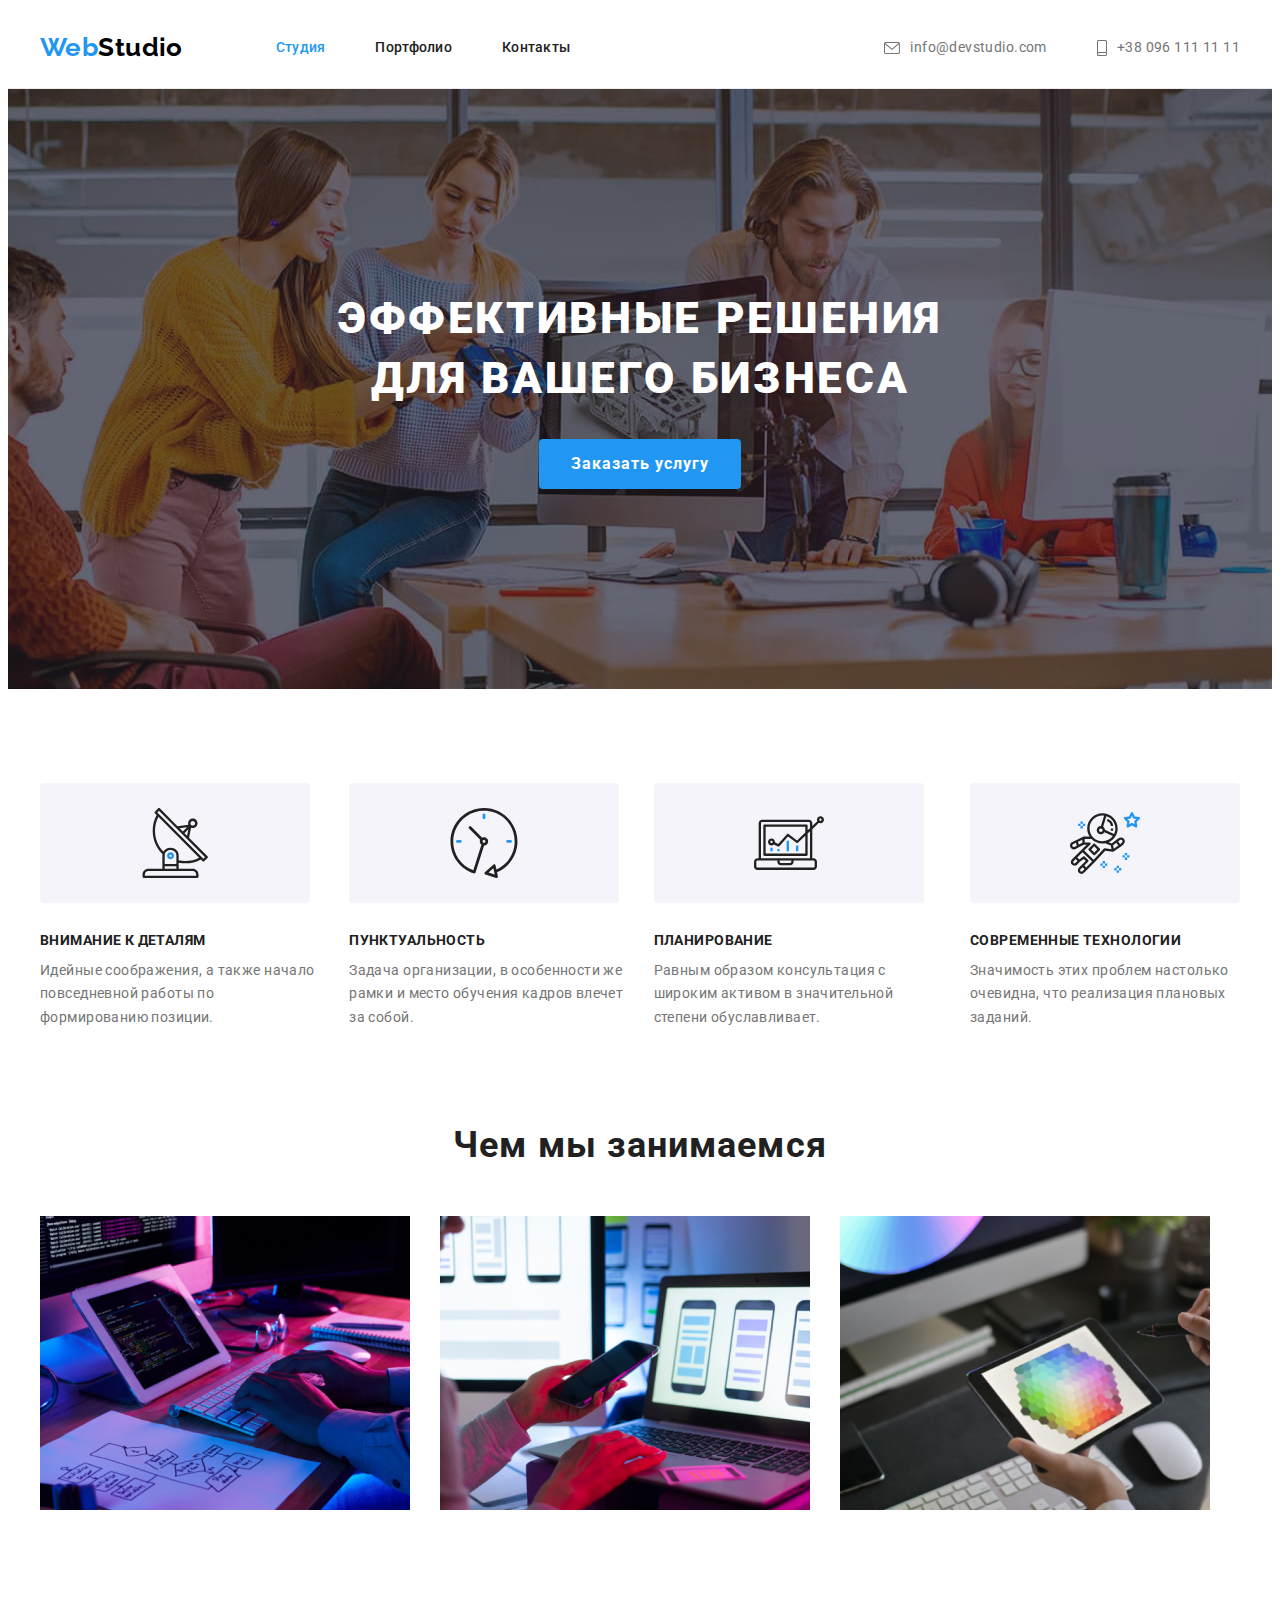
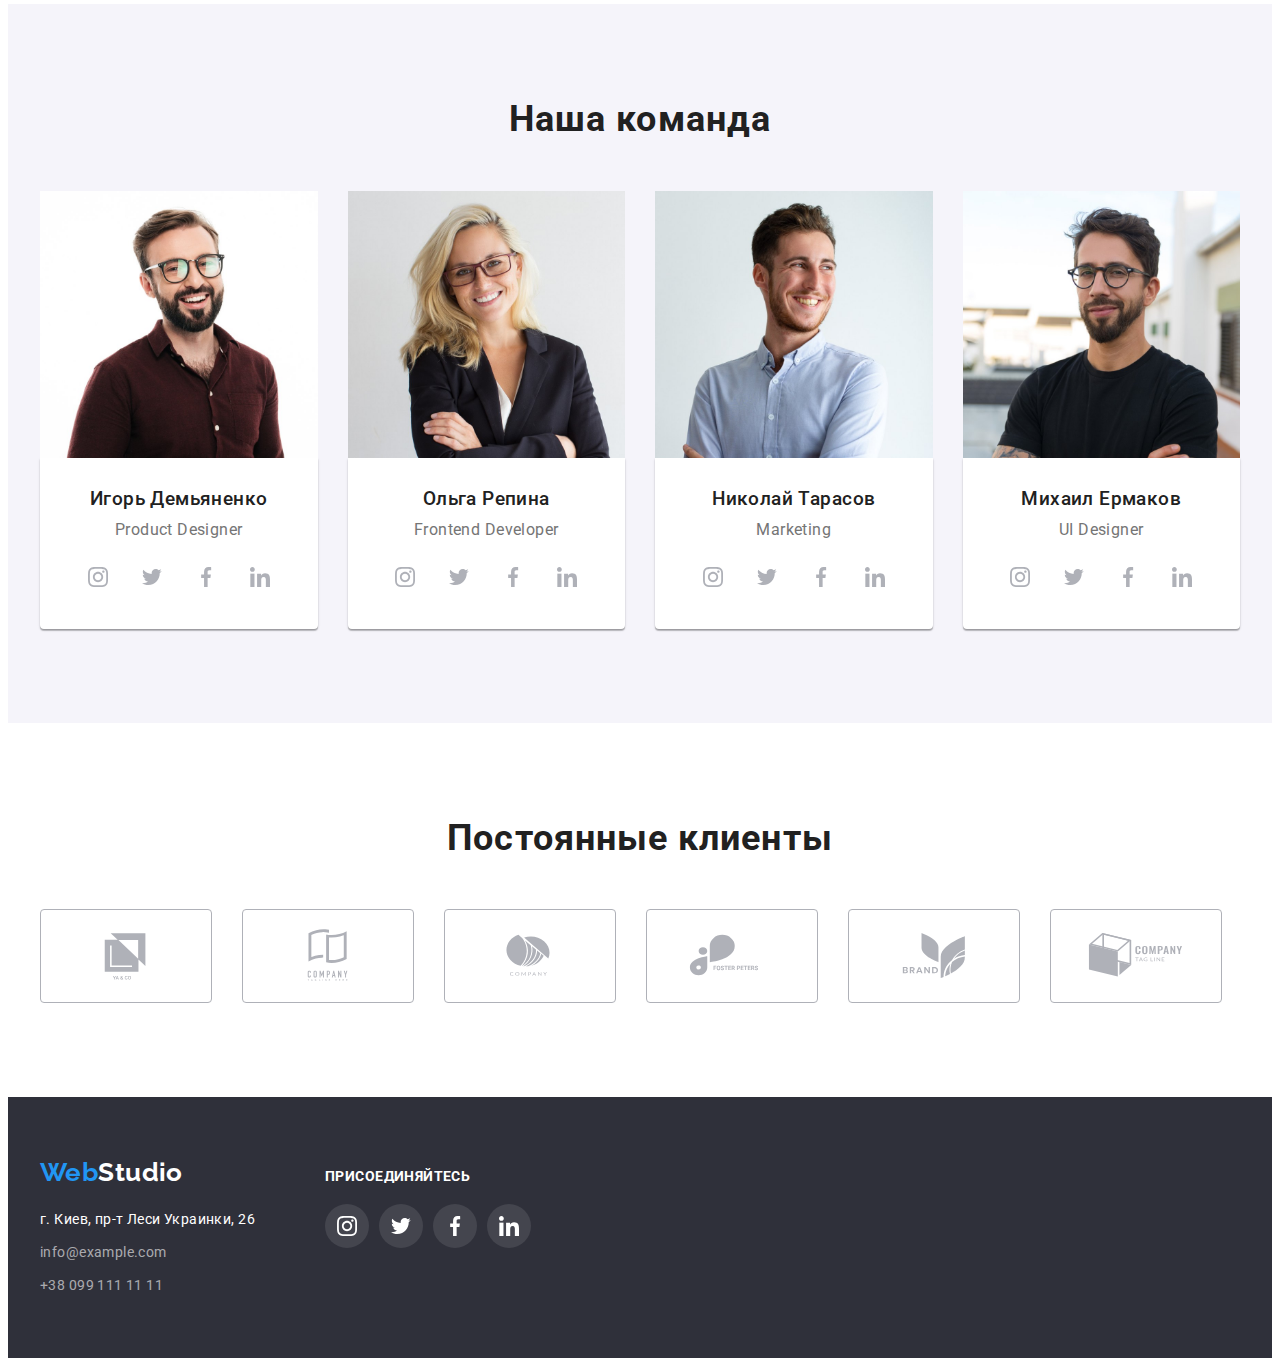
==== commit c9821da1: "виправлення остаточні" ====
--- a/index.html
+++ b/index.html
@@ -227,42 +227,42 @@
                 <ul class="client">
                     <li class="client-item" >
                         <a href="" class="client-link" >
-                            <svg class="client-icon" width="41px" height="46.7px">
+                            <svg class="client-icon" width="106px" height="60px">
                                 <use href="./images/icons.svg#icon-client1"></use>
                             </svg>
                         </a>
                     </li>
                     <li class="client-item" >
                         <a href="" class="client-link" >
-                            <svg class="client-icon" width="40px" height="52px">
+                            <svg class="client-icon" width="106px" height="60px">
                                 <use href="./images/icons.svg#icon-client2"></use>
                             </svg>
                         </a>
                     </li>
                     <li class="client-item" >
                         <a href="" class="client-link" >
-                            <svg class="client-icon" width="43.46px" height="41.18px">
+                            <svg class="client-icon" width="106px" height="60px">
                                 <use href="./images/icons.svg#icon-client3"></use>
                             </svg>
                         </a>
                     </li>
                     <li class="client-item" >
                         <a href="" class="client-link" >
-                            <svg class="client-icon" width="84.44px" height="40.62px">
+                            <svg class="client-icon" width="106px" height="60px">
                                 <use href="./images/icons.svg#icon-client4"></use>
                             </svg>
                         </a>
                     </li>
                     <li class="client-item" >
                         <a href="" class="client-link" >
-                            <svg class="client-icon" width="62.54px" height="45.43px">
+                            <svg class="client-icon" width="106px" height="60px">
                                 <use href="./images/icons.svg#icon-client5"></use>
                             </svg>
                         </a>
                     </li>
                     <li class="client-item" >
                         <a href="" class="client-link" >
-                            <svg class="client-icon" width="93.79px" height="43.93px">
+                            <svg class="client-icon" width="106px" height="60px">
                                 <use href="./images/icons.svg#icon-client6"></use>
                             </svg>
                         </a>
--- a/css/styles.css
+++ b/css/styles.css
@@ -123,7 +123,7 @@
       rgba(47, 48, 58, 0.4),
       rgba(47, 48, 58, 0.4)
     ),
-    url("./images/fon.jpg");
+    url("../images/fon.jpg");
 
   background-repeat: no-repeat;
   background-size: cover;
@@ -285,7 +285,6 @@
   display: flex;
 }
 .client-link {
-  display: flex;
   justify-content: center;
   align-items: center;
   width: 170px;
@@ -294,7 +293,6 @@
   fill: #afb1b8;
   border: 1px solid #afb1b8;
   border-radius: 4px;
-  padding: 16px 32px;
 }
 .client-icon {
   fill: inherit;
@@ -302,6 +300,7 @@
 .client-link:hover,
 .client-link:focus {
   fill: var(--accent-color);
+  border-color: var(--accent-color);
 }
 /* footer */
 .low {
@@ -311,6 +310,7 @@
 }
 .low-container {
   display: flex;
+  align-items: baseline;
 }
 .low-logo {
   display: inline-block;
@@ -336,8 +336,7 @@
   margin-bottom: 9px;
 }
 .social-networks-box {
-  padding-top: 12px;
-  padding-left: 70px;
+  margin-left: 70px;
   fill: var(--fon-color);
 }
 .social-networks-text {
@@ -384,8 +383,11 @@
   margin-left: var(--interval-box);
   margin-top: var(--interval-box);
 }
-.works-item:hover,
-.works-item:focus {
+.works-link {
+  display: block;
+}
+.works-link:hover,
+.works-link:focus {
   box-shadow: 0px 1px 1px rgba(0, 0, 0, 0.12), 0px 4px 4px rgba(0, 0, 0, 0.06),
     1px 4px 6px rgba(0, 0, 0, 0.16);
 }
